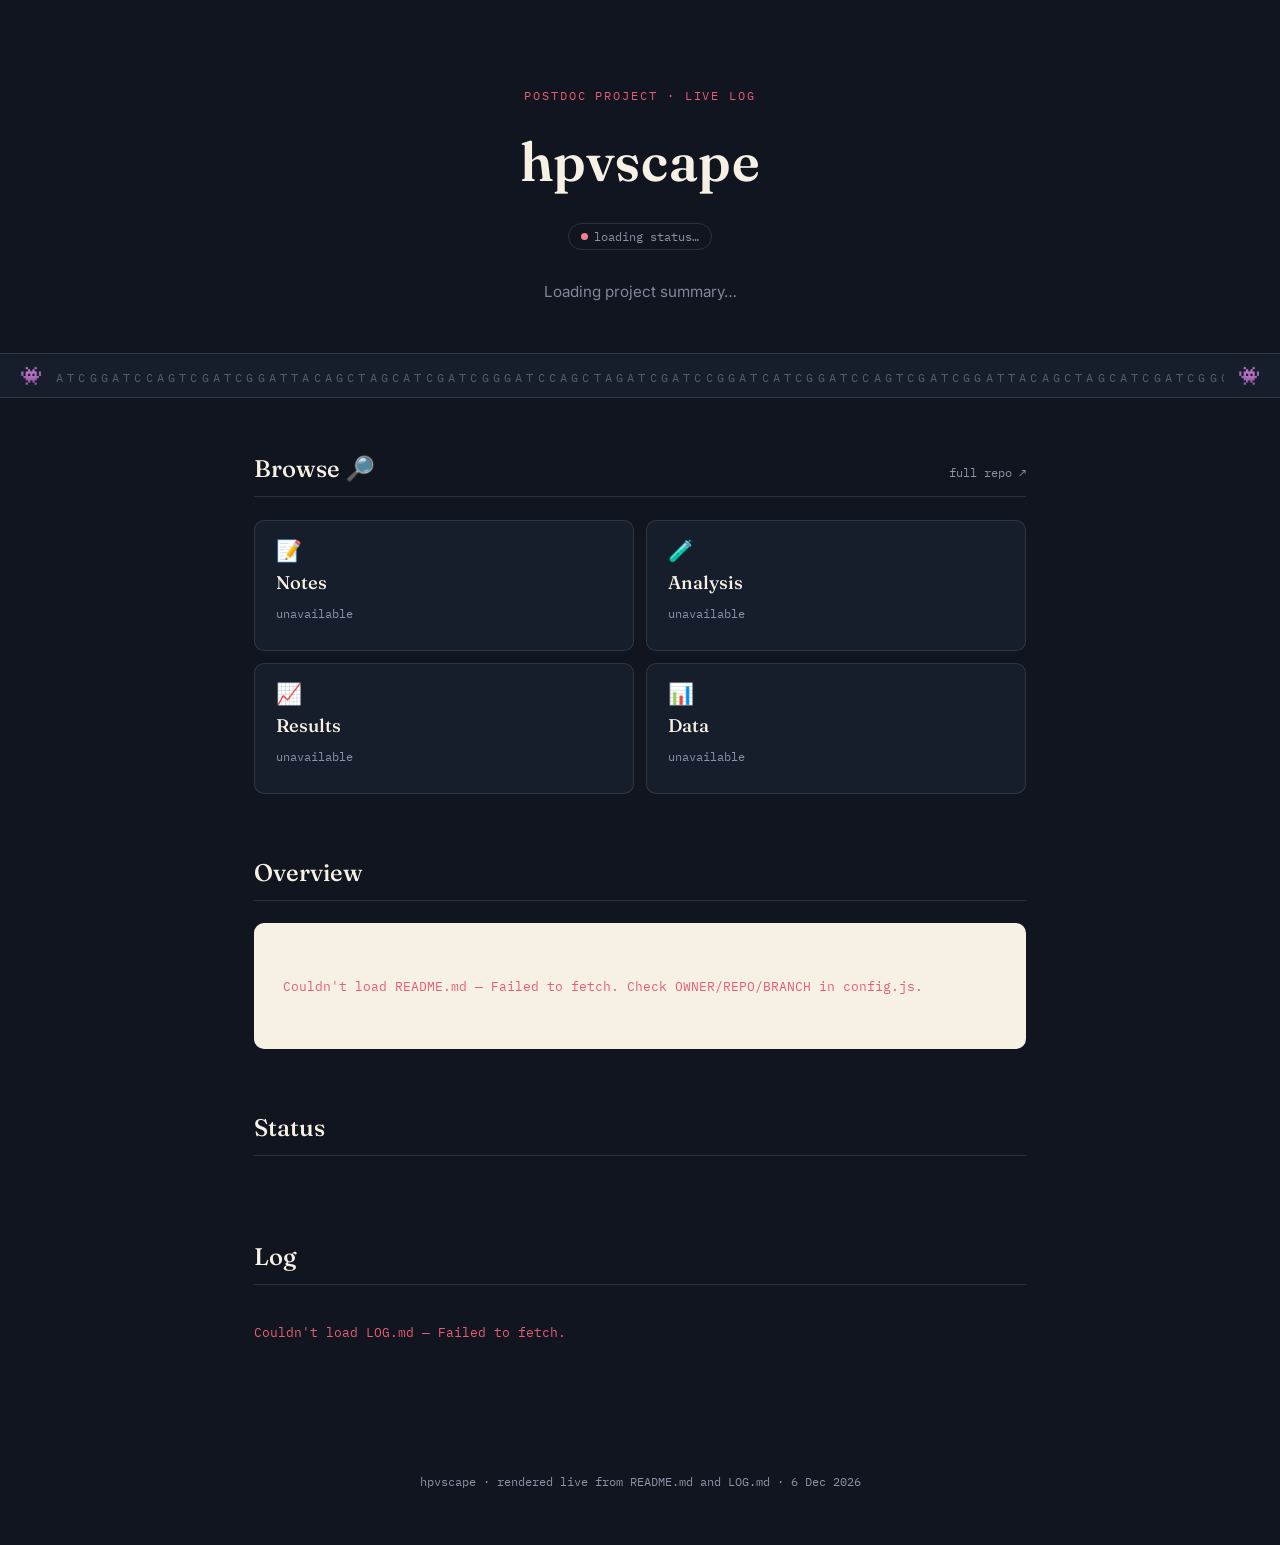
==== docs/index.html @ 30c5c9a8 "restructure site with real subpages" ====
<!DOCTYPE html>
<html lang="en">
<head>
<meta charset="UTF-8">
<meta name="viewport" content="width=device-width, initial-scale=1.0">
<title>hpvscape — project log</title>
<link rel="preconnect" href="https://fonts.googleapis.com">
<link rel="preconnect" href="https://fonts.gstatic.com" crossorigin>
<link href="https://fonts.googleapis.com/css2?family=Fraunces:ital,opsz,wght@0,9..144,300;0,9..144,500;0,9..144,600;1,9..144,500&family=IBM+Plex+Mono:wght@400;500;600&family=Inter:wght@400;500;600&display=swap" rel="stylesheet">
<link rel="stylesheet" href="style.css">
</head>
<body>

<div class="hero">
  <p class="eyebrow">Postdoc project · live log</p>
  <h1 class="title" id="proj-title">hpvscape</h1>
  <div class="status-pill"><span class="status-dot"></span><span id="status-text">loading status…</span></div>
  <p class="lede" id="proj-lede"><span class="lede-empty">Loading project summary…</span></p>
</div>

<div class="ticker-wrap" aria-hidden="true">
  <span class="ticker-emoji">👾</span>
  <div class="ticker-scroll">
    <div class="ticker" id="ticker">ATCGGATCCAGTCGATCGGATTACAGCTAGCATCGATCGGGATCCAGCTAGATCGATCCGGATCATCGGATCCAGTCGATCGGATTACAGCTAGCATCGATCGGGATCCAGCTAGATCGATCCGGATC&nbsp;&nbsp;&nbsp;&nbsp;ATCGGATCCAGTCGATCGGATTACAGCTAGCATCGATCGGGATCCAGCTAGATCGATCCGGATCATCGGATCCAGTCGATCGGATTACAGCTAGCATCGATCGGGATCCAGCTAGATCGATCCGGATC</div>
  </div>
  <span class="ticker-emoji">👾</span>
</div>

<div class="section">
  <div class="section-head">
    <h2 class="section-title">Browse 🔎</h2>
    <a class="section-count" href="#" id="full-repo-link" target="_blank" rel="noopener">full repo ↗</a>
  </div>
  <div class="browse-grid" id="browse-grid">
    <p class="loading">Loading folders…</p>
  </div>
</div>

<div class="section">
  <div class="section-head">
    <h2 class="section-title">Overview</h2>
  </div>
  <div class="card">
    <div class="summary-grid" id="summary-grid">
      <p class="loading">Fetching README.md…</p>
    </div>
  </div>
</div>

<div class="section">
  <div class="section-head">
    <h2 class="section-title">Status</h2>
  </div>
  <div class="milestones" id="milestones">
    <p class="loading">Fetching milestones…</p>
  </div>
</div>

<div class="section">
  <div class="section-head">
    <h2 class="section-title">Log</h2>
    <span class="section-count" id="log-count"></span>
  </div>
  <div id="log-list">
    <p class="loading">Fetching LOG.md…</p>
  </div>
</div>

<footer id="footer">hpvscape · updated automatically from README.md and LOG.md</footer>

<script src="config.js"></script>
<script>

async function fetchText(path){
  const res = await fetch(RAW + path, {cache:"no-store"});
  if(!res.ok) throw new Error(path + " not found (" + res.status + ")");
  return res.text();
}

function renderReadme(md){
  // title
  const titleMatch = md.match(/^#\s+(.+)$/m);
  if(titleMatch) document.getElementById('proj-title').textContent = cleanLine(titleMatch[1]);

  // status pill
  const statusMatch = md.match(/\*\*Status:\*\*\s*(.+)/);
  document.getElementById('status-text').textContent = statusMatch ? cleanLine(statusMatch[1]) : 'status not set';

  // project summary block — reads the "**Abstract**" field
  const grid = document.getElementById('summary-grid');
  const summarySection = md.match(/##\s*(?:🎯\s*)?Project Summary([\s\S]*?)(?=\n##\s|$)/);
  const rows = [];
  if(summarySection){
    const block = summarySection[1];
    const fields = [['Abstract','Abstract']];
    fields.forEach(([label]) => {
      const re = new RegExp('\\*\\*' + label + ':?\\*\\*\\s*\\n?\\*?(.*?)(?=\\n\\*\\*|\\n##|$)','s');
      const m = block.match(re);
      const val = m ? cleanLine(m[1]) : '';
      rows.push({k:label, v: val && val.length > 2 ? val : null});
    });
  }
  if(rows.length && rows.some(r=>r.v)){
    grid.innerHTML = rows.map(r => `
      <div class="summary-row">
        <p class="k">${esc(r.k)}</p>
        <p class="v">${r.v ? esc(r.v) : '<span class="lede-empty">not filled in yet</span>'}</p>
      </div>`).join('');
    // show the first couple sentences of the Abstract as the hero tagline
    const abstract = rows.find(r=>r.k==='Abstract' && r.v);
    const shortLede = abstract ? abstract.v.split(/(?<=[.!?])\s/).slice(0,2).join(' ') : '';
    document.getElementById('proj-lede').innerHTML = shortLede ? esc(shortLede) : '<span class="lede-empty"></span>';
  } else {
    grid.innerHTML = '<p class="loading">No Project Summary section found in README.md yet.</p>';
    document.getElementById('proj-lede').innerHTML = '<span class="lede-empty">Fill in the Project Summary section of README.md.</span>';
  }

  // milestones
  const msDiv = document.getElementById('milestones');
  const msMatches = [...md.matchAll(/-\s\[(.*?)\]\s*(.+)/g)];
  if(msMatches.length){
    msDiv.innerHTML = msMatches.map(m => {
      const mark = m[1].trim();
      const text = cleanLine(m[2]);
      let stateClass = '';
      let icon = '';
      if(mark.toLowerCase() === 'x'){
        stateClass = 'done';
      } else if(mark === '🟡' || mark.toLowerCase() === 'progress'){
        stateClass = 'progress';
        icon = '🟡';
      } // else: not started — empty box, no icon
      return `<div class="milestone">
        <div class="m-box ${stateClass}">${icon}</div>
        <div class="m-text ${stateClass === 'done' ? 'done' : ''}">${esc(text) || '<span class="lede-empty">untitled milestone</span>'}</div>
      </div>`;
    }).join('');
  } else {
    msDiv.innerHTML = '<p class="loading">No milestones found — add checklist items under Current Status in README.md.</p>';
  }

  document.getElementById('full-repo-link').href = `https://github.com/${OWNER}/${REPO}`;
}

function renderLog(md){
  const list = document.getElementById('log-list');
  const countEl = document.getElementById('log-count');
  const withoutTemplate = md.split('<!--')[0];
  const entries = [...withoutTemplate.matchAll(/##\s*(?:📅\s*)?(\d{4}-\d{2}-\d{2})([\s\S]*?)(?=\n##\s|$)/g)];

  if(!entries.length){
    list.innerHTML = '<p class="loading">No dated entries yet — add one to LOG.md.</p>';
    countEl.textContent = '';
    return;
  }
  countEl.textContent = entries.length + (entries.length === 1 ? ' entry' : ' entries');

  list.innerHTML = entries.map(([, date, body]) => {
    const fields = ['Did','Found / thought','Next','Blockers'];
    const sections = fields.map(label => {
      const re = new RegExp('\\*\\*' + label.replace('/', '\\/') + ':?\\*\\*\\s*\\n([\\s\\S]*?)(?=\\n\\*\\*|$)');
      const m = body.match(re);
      if(!m) return '';
      const items = [...m[1].matchAll(/-\s*(.+)/g)].map(x => cleanLine(x[1])).filter(t => t.length > 0 && t !== 'none');
      if(!items.length) return '';
      return `<h4>${esc(label)}</h4><ul>${items.map(i => `<li>${esc(i)}</li>`).join('')}</ul>`;
    }).join('');
    return `<div class="log-entry">
      <div class="log-date">${esc(date)}</div>
      <div class="log-body">${sections || '<span class="empty-field">no details logged</span>'}</div>
    </div>`;
  }).join('');
}

async function renderBrowseCards(){
  const folders = [
    {path:'notes', label:'Notes', icon:'📝'},
    {path:'analysis', label:'Analysis', icon:'🧪'},
    {path:'results', label:'Results', icon:'📈'},
    {path:'data', label:'Data', icon:'📊'},
  ];
  const grid = document.getElementById('browse-grid');
  grid.innerHTML = folders.map(f => `
    <a class="browse-card" href="${f.path}.html">
      <span class="bc-icon">${f.icon}</span>
      <p class="bc-name">${esc(f.label)}</p>
      <p class="bc-count" id="count-${f.path}">loading…</p>
    </a>`).join('');

  for(const f of folders){
    try{
      const files = await fetchFolder(f.path);
      document.getElementById(`count-${f.path}`).textContent = files.length + (files.length === 1 ? ' item' : ' items');
    } catch(e){
      document.getElementById(`count-${f.path}`).textContent = 'unavailable';
    }
  }
}

async function init(){
  try {
    const readme = await fetchText('README.md');
    renderReadme(readme);
  } catch(e){
    document.getElementById('summary-grid').innerHTML = `<p class="error">Couldn't load README.md — ${esc(e.message)}. Check OWNER/REPO/BRANCH in config.js.</p>`;
    document.getElementById('milestones').innerHTML = '';
  }
  try {
    const log = await fetchText('LOG.md');
    renderLog(log);
  } catch(e){
    document.getElementById('log-list').innerHTML = `<p class="error">Couldn't load LOG.md — ${esc(e.message)}.</p>`;
  }
  await renderBrowseCards();
  document.getElementById('footer').textContent =
    `hpvscape · rendered live from README.md and LOG.md · ${new Date().toLocaleDateString('en-GB',{day:'numeric',month:'short',year:'numeric'})}`;
}
init();
</script>

</body>
</html>
---- docs/style.css ----
:root{
  --ink:#10151F;
  --ink-2:#161D2B;
  --paper:#F6F1E4;
  --paper-dim:#EFE8D6;
  --capsid:#E85D75;
  --strand:#f28094;
  --muted:#8A93A6;
  --line: rgba(246,241,228,0.12);
  --text-ink: #1B2430;
}
*{box-sizing:border-box;}
html,body{margin:0;padding:0;background:var(--ink);}
body{
  font-family:'Inter',sans-serif;
  color:var(--paper);
  -webkit-font-smoothing:antialiased;
}
a{color:var(--strand);}
::selection{background:var(--capsid);color:var(--ink);}
 
/* ---- hero (homepage) ---- */
.hero{
  padding:5.5rem 1.5rem 3rem;
  max-width:820px;
  margin:0 auto;
  text-align:center;
}
.eyebrow{
  font-family:'IBM Plex Mono',monospace;
  font-size:12px;
  letter-spacing:0.16em;
  text-transform:uppercase;
  color:var(--capsid);
  margin:0 0 1.1rem;
}
h1.title{
  font-family:'Fraunces',serif;
  font-weight:600;
  font-size:clamp(2rem,5.5vw,3.4rem);
  line-height:1.5;
  margin:0 0 1.3rem;
  letter-spacing:0.01em;
}
.status-pill{
  display:inline-flex;
  align-items:center;
  gap:6px;
  font-family:'IBM Plex Mono',monospace;
  font-size:12px;
  color:var(--muted);
  border:1px solid var(--line);
  padding:5px 12px;
  border-radius:999px;
  margin-bottom:1.6rem;
}
.status-dot{width:7px;height:7px;border-radius:50%;background:var(--strand);}
.lede{
  font-family:'Fraunces',serif;
  font-style:italic;
  font-weight:400;
  font-size:1.2rem;
  line-height:1.55;
  color:var(--paper);
  opacity:0.92;
  max-width:620px;
  margin:0 auto;
}
.lede-empty{color:var(--muted);font-style:normal;font-size:0.95rem;font-family:'Inter',sans-serif;}
 
/* ---- subpage header ---- */
.subhero{
  padding:3.2rem 1.5rem 2.4rem;
  max-width:820px;
  margin:0 auto;
  text-align:left;
}
.breadcrumb{
  display:inline-flex;
  align-items:center;
  gap:6px;
  font-family:'IBM Plex Mono',monospace;
  font-size:12px;
  color:var(--muted);
  text-decoration:none;
  margin-bottom:1.4rem;
}
.breadcrumb:hover{color:var(--strand);}
h1.subtitle{
  font-family:'Fraunces',serif;
  font-weight:600;
  font-size:clamp(1.8rem,4.5vw,2.6rem);
  line-height:1.15;
  margin:0 0 0.5rem;
}
.sub-desc{
  font-family:'Inter',sans-serif;
  font-size:0.95rem;
  color:var(--muted);
  margin:0;
}
 
/* ---- ticker (signature element) ---- */
.ticker-wrap{
  display:flex;
  align-items:center;
  gap:14px;
  overflow:hidden;
  border-top:1px solid var(--line);
  border-bottom:1px solid var(--line);
  background:var(--ink-2);
  padding:11px 20px;
  margin-bottom:3.5rem;
}
.ticker-emoji{
  font-size:18px;
  flex-shrink:0;
  opacity:1;
}
.ticker-scroll{
  overflow:hidden;
  flex:1;
  white-space:nowrap;
}
.ticker{
  display:inline-block;
  font-family:'IBM Plex Mono',monospace;
  font-size:12px;
  letter-spacing:0.35em;
  color:var(--muted);
  opacity:0.55;
  animation:scroll 38s linear infinite;
}
@keyframes scroll{
  from{transform:translateX(0);}
  to{transform:translateX(-50%);}
}
@media (prefers-reduced-motion: reduce){
  .ticker{animation:none;}
}
 
/* ---- shared section shell ---- */
.section{
  max-width:820px;
  margin:0 auto;
  padding:0 1.5rem 4rem;
}
.section-head{
  display:flex;
  align-items:baseline;
  justify-content:space-between;
  margin-bottom:1.4rem;
  border-bottom:1px solid var(--line);
  padding-bottom:0.8rem;
}
.section-title{
  font-family:'Fraunces',serif;
  font-weight:500;
  font-size:1.5rem;
  margin:0;
}
.section-count{
  font-family:'IBM Plex Mono',monospace;
  font-size:12px;
  color:var(--muted);
  text-decoration:none;
}
.section-count:hover{color:var(--strand);}
 
/* ---- summary card ---- */
.card{
  background:var(--paper);
  color:var(--text-ink);
  border-radius:10px;
  padding:1.6rem 1.8rem;
}
.summary-grid{display:grid;gap:1.1rem;}
.summary-row .k{
  font-family:'IBM Plex Mono',monospace;
  font-size:11px;
  text-transform:uppercase;
  letter-spacing:0.08em;
  color:var(--capsid);
  margin:0 0 0.3rem;
}
.summary-row .v{margin:0;font-size:0.98rem;line-height:1.6;color:var(--text-ink);}
 
/* ---- milestones ---- */
.milestones{display:flex;flex-direction:column;gap:0;}
.milestone{
  display:flex;
  align-items:flex-start;
  gap:12px;
  padding:0.85rem 0;
  border-bottom:1px solid var(--line);
  font-size:0.95rem;
}
.milestone:last-child{border-bottom:none;}
.m-box{
  width:16px;height:16px;
  border-radius:4px;
  border:1.5px solid var(--muted);
  margin-top:2px;
  flex-shrink:0;
  display:flex;
  align-items:center;
  justify-content:center;
  font-size:10px;
  line-height:1;
}
.m-box.done{background:var(--strand);border-color:var(--strand);}
.m-box.progress{border-color:#E8B84B;}
.m-text.done{color:var(--muted);text-decoration:line-through;text-decoration-color:var(--muted);}
 
/* ---- log timeline ---- */
.log-entry{
  display:grid;
  grid-template-columns:110px 1fr;
  gap:1.4rem;
  padding:1.6rem 0;
  border-bottom:1px solid var(--line);
}
.log-entry:first-child{padding-top:0;}
.log-date{
  font-family:'IBM Plex Mono',monospace;
  font-size:12px;
  color:var(--ink);
  background:var(--paper);
  border-radius:5px;
  padding:5px 9px;
  height:fit-content;
  text-align:center;
  letter-spacing:0.02em;
}
.log-body h4{
  font-family:'IBM Plex Mono',monospace;
  font-size:11px;
  text-transform:uppercase;
  letter-spacing:0.08em;
  color:var(--capsid);
  margin:0 0 0.35rem;
}
.log-body ul{margin:0 0 1rem;padding-left:1.15rem;}
.log-body ul:last-child{margin-bottom:0;}
.log-body li{margin-bottom:0.3rem;font-size:0.93rem;line-height:1.55;color:var(--paper);}
.log-body .empty-field{color:var(--muted);font-style:italic;font-size:0.88rem;}
 
/* ---- browse cards (homepage -> subpages) ---- */
.browse-grid{
  display:grid;
  grid-template-columns:repeat(2,1fr);
  gap:12px;
}
.browse-card{
  display:block;
  background:var(--ink-2);
  border:1px solid var(--line);
  border-radius:10px;
  padding:1.1rem 1.3rem;
  text-decoration:none;
  color:var(--paper);
  transition:border-color .15s ease;
}
.browse-card:hover{border-color:var(--strand);}
.browse-card .bc-icon{font-size:1.3rem;margin-bottom:0.5rem;display:block;}
.browse-card .bc-name{
  font-family:'Fraunces',serif;
  font-size:1.15rem;
  font-weight:500;
  margin:0 0 0.2rem;
}
.browse-card .bc-count{
  font-family:'IBM Plex Mono',monospace;
  font-size:11.5px;
  color:var(--muted);
}
@media (max-width:560px){
  .browse-grid{grid-template-columns:1fr;}
}
 
/* ---- folder file table (subpages) ---- */
table.folder-table{
  width:100%;
  border-collapse:collapse;
  font-size:0.92rem;
}
table.folder-table th{
  text-align:left;
  font-family:'IBM Plex Mono',monospace;
  font-size:11px;
  text-transform:uppercase;
  letter-spacing:0.06em;
  color:var(--capsid);
  font-weight:400;
  padding:0 0 10px;
  border-bottom:1px solid var(--line);
}
table.folder-table td{
  padding:11px 0;
  border-bottom:1px solid var(--line);
  color:var(--text-ink);
  vertical-align:middle;
}
table.folder-table tr:last-child td{border-bottom:none;}
table.folder-table td.name{display:flex;align-items:center;gap:8px;}
table.folder-table .ftype{
  font-family:'IBM Plex Mono',monospace;
  font-size:11px;
  color:#6b7385;
}
table.folder-table a.fname{color:var(--text-ink);text-decoration:none;font-weight:500;}
table.folder-table a.fname:hover{color:var(--capsid);}
table.folder-table .empty-row td{color:#6b7385;font-style:italic;}
 
/* ---- state / footer ---- */
.loading, .error{
  font-family:'IBM Plex Mono',monospace;
  font-size:13px;
  color:var(--muted);
  padding:1rem 0;
}
.error{color:var(--capsid);}
footer{
  text-align:center;
  padding:2.5rem 1.5rem 3.5rem;
  font-family:'IBM Plex Mono',monospace;
  font-size:11.5px;
  color:var(--muted);
}
 
@media (max-width:600px){
  .log-entry{grid-template-columns:1fr;gap:0.6rem;}
  .log-date{width:fit-content;}
  .hero{padding:3.5rem 1.25rem 2.5rem;}
}
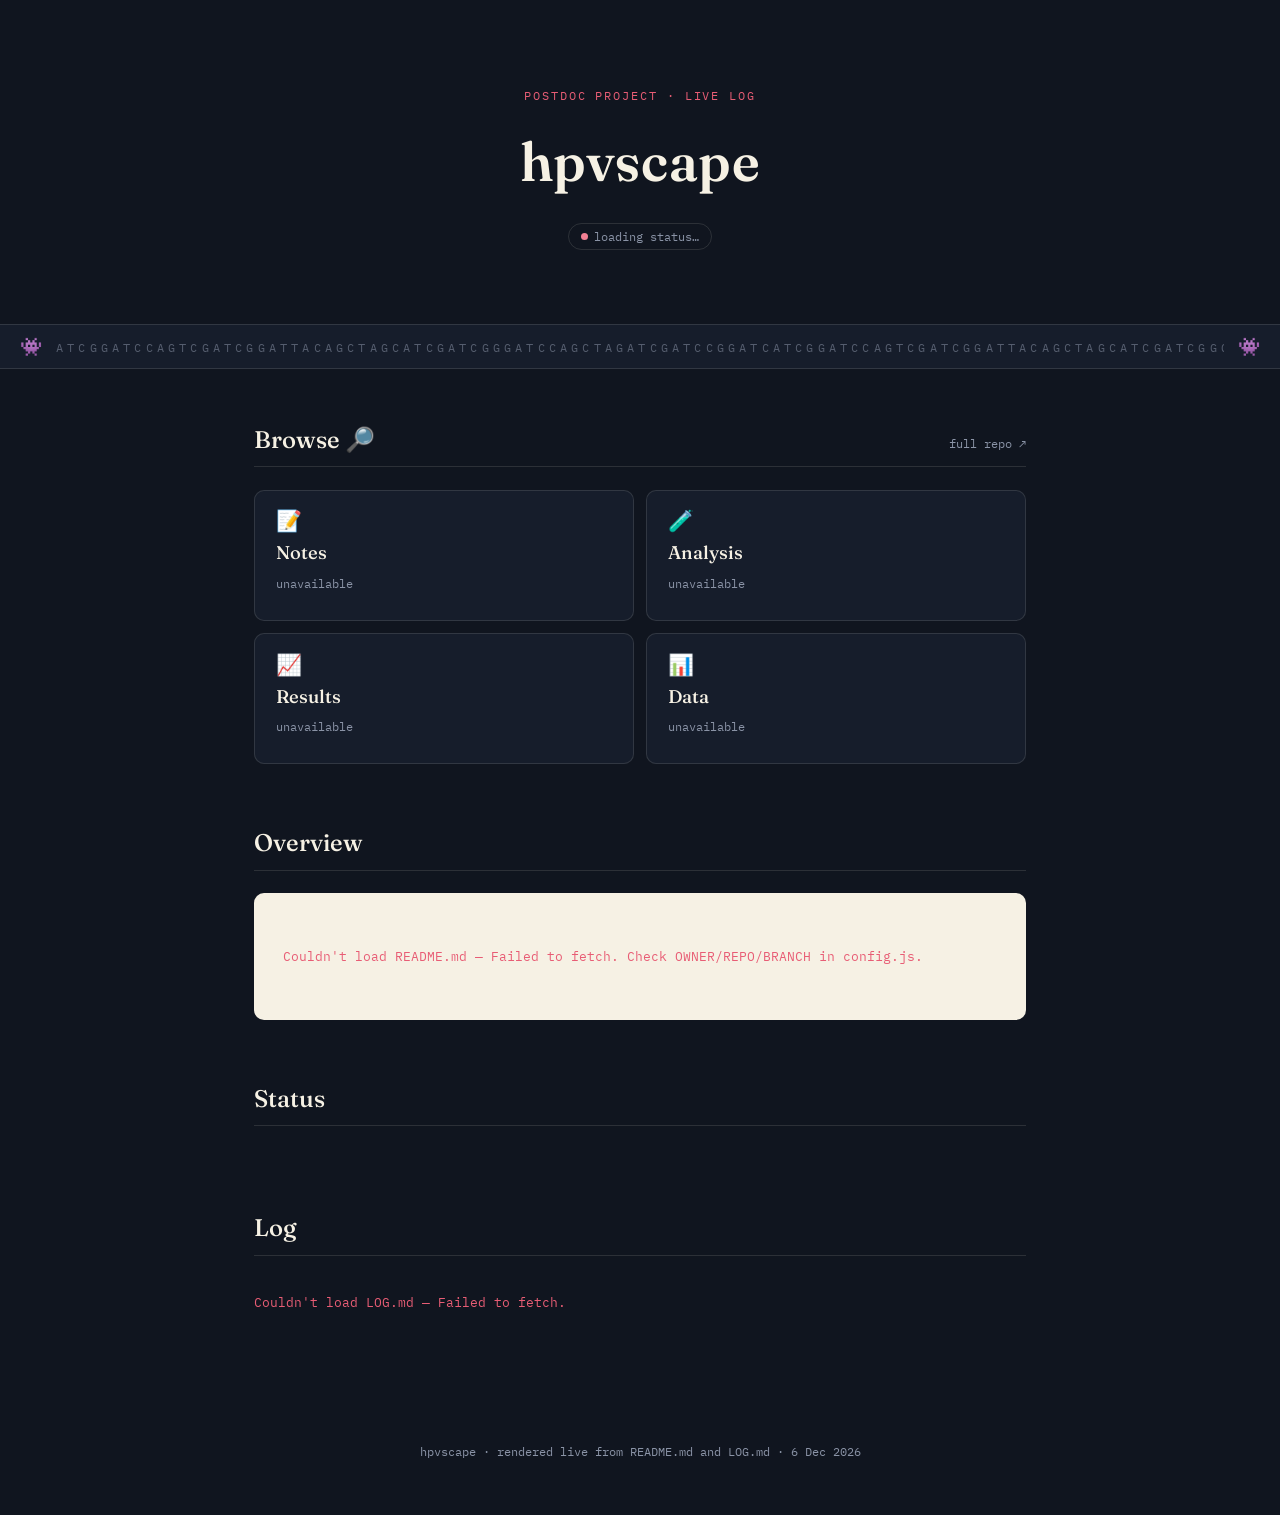
==== commit 0ff259f1: "restructure site with real subpages" ====
--- a/docs/index.html
+++ b/docs/index.html
@@ -15,7 +15,6 @@
   <p class="eyebrow">Postdoc project · live log</p>
   <h1 class="title" id="proj-title">hpvscape</h1>
   <div class="status-pill"><span class="status-dot"></span><span id="status-text">loading status…</span></div>
-  <p class="lede" id="proj-lede"><span class="lede-empty">Loading project summary…</span></p>
 </div>
 
 <div class="ticker-wrap" aria-hidden="true">
@@ -106,13 +105,8 @@
         <p class="k">${esc(r.k)}</p>
         <p class="v">${r.v ? esc(r.v) : '<span class="lede-empty">not filled in yet</span>'}</p>
       </div>`).join('');
-    // show the first couple sentences of the Abstract as the hero tagline
-    const abstract = rows.find(r=>r.k==='Abstract' && r.v);
-    const shortLede = abstract ? abstract.v.split(/(?<=[.!?])\s/).slice(0,2).join(' ') : '';
-    document.getElementById('proj-lede').innerHTML = shortLede ? esc(shortLede) : '<span class="lede-empty"></span>';
   } else {
     grid.innerHTML = '<p class="loading">No Project Summary section found in README.md yet.</p>';
-    document.getElementById('proj-lede').innerHTML = '<span class="lede-empty">Fill in the Project Summary section of README.md.</span>';
   }
 
   // milestones
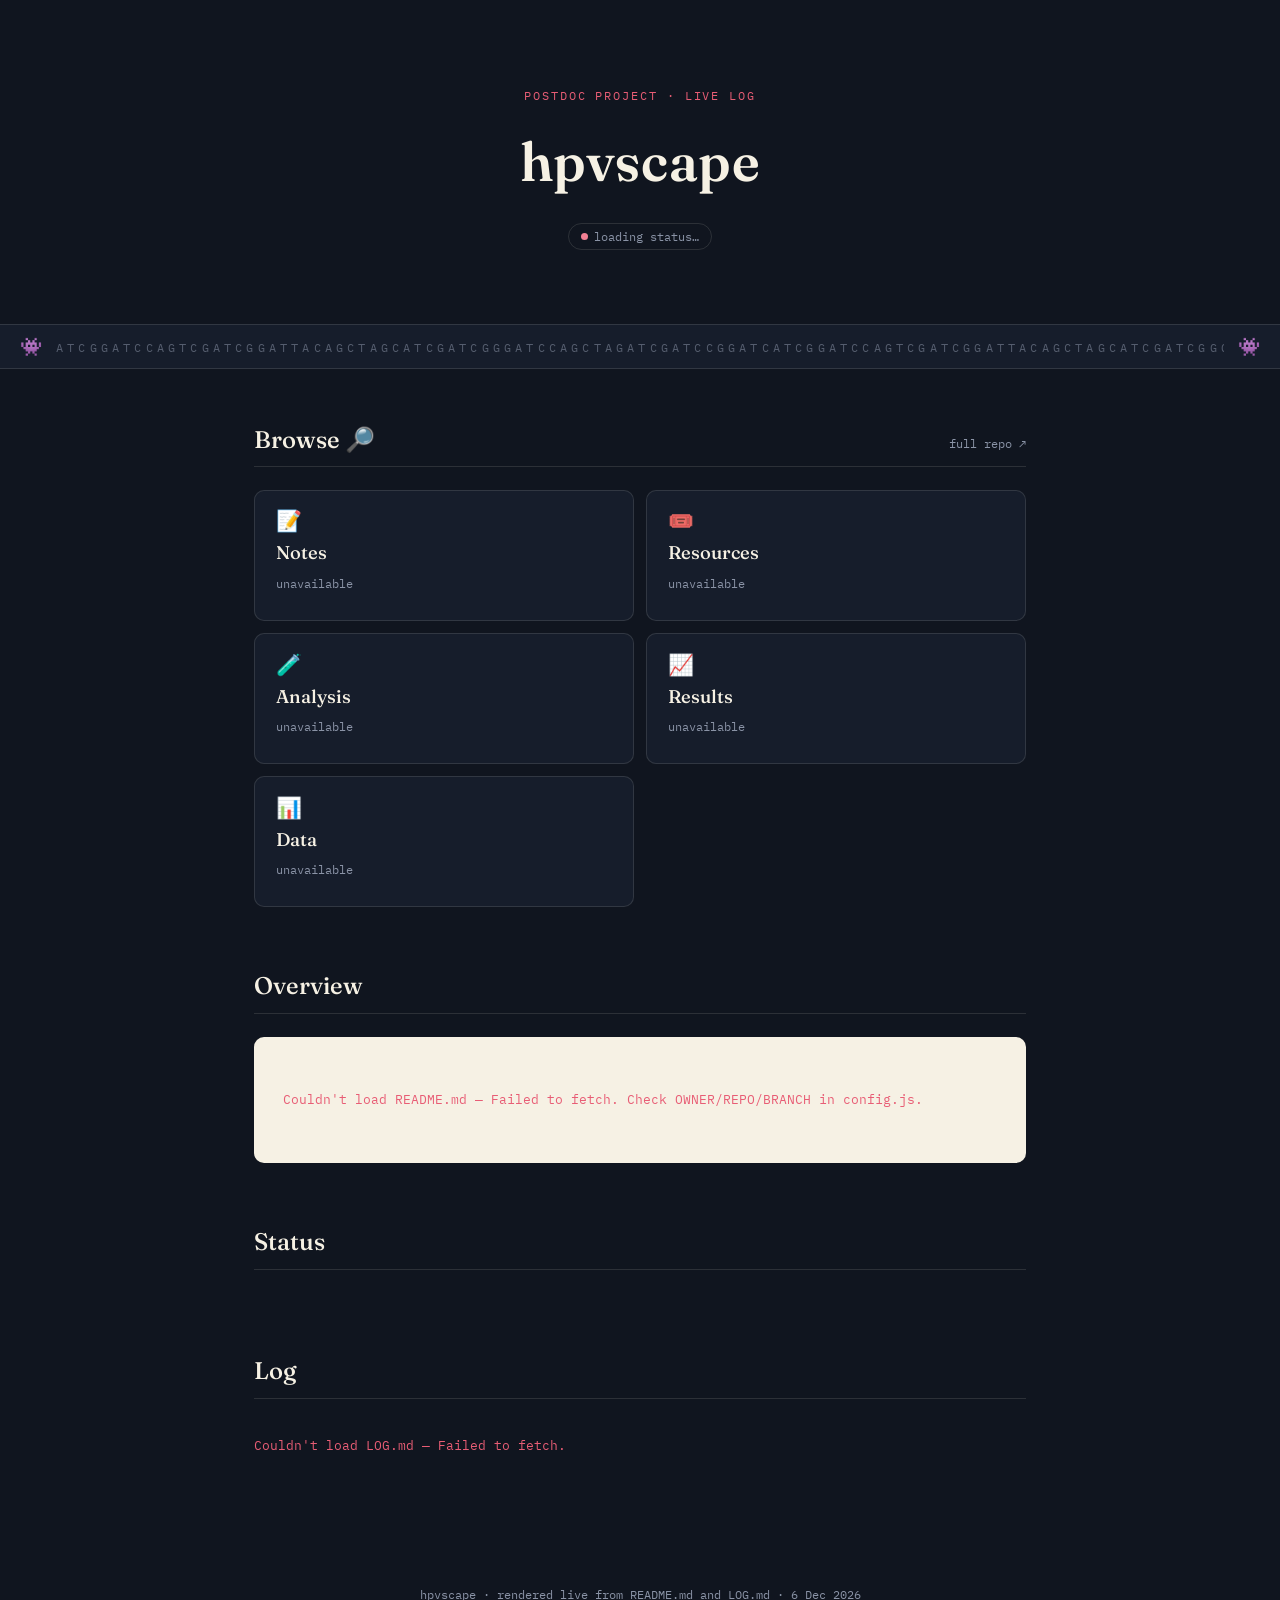
==== commit c6cf2e0c: "restructure site with real subpages" ====
--- a/docs/index.html
+++ b/docs/index.html
@@ -169,6 +169,7 @@
 async function renderBrowseCards(){
   const folders = [
     {path:'notes', label:'Notes', icon:'📝'},
+    {path:'resources', label:'Resources', icon:'🎟️'},
     {path:'analysis', label:'Analysis', icon:'🧪'},
     {path:'results', label:'Results', icon:'📈'},
     {path:'data', label:'Data', icon:'📊'},
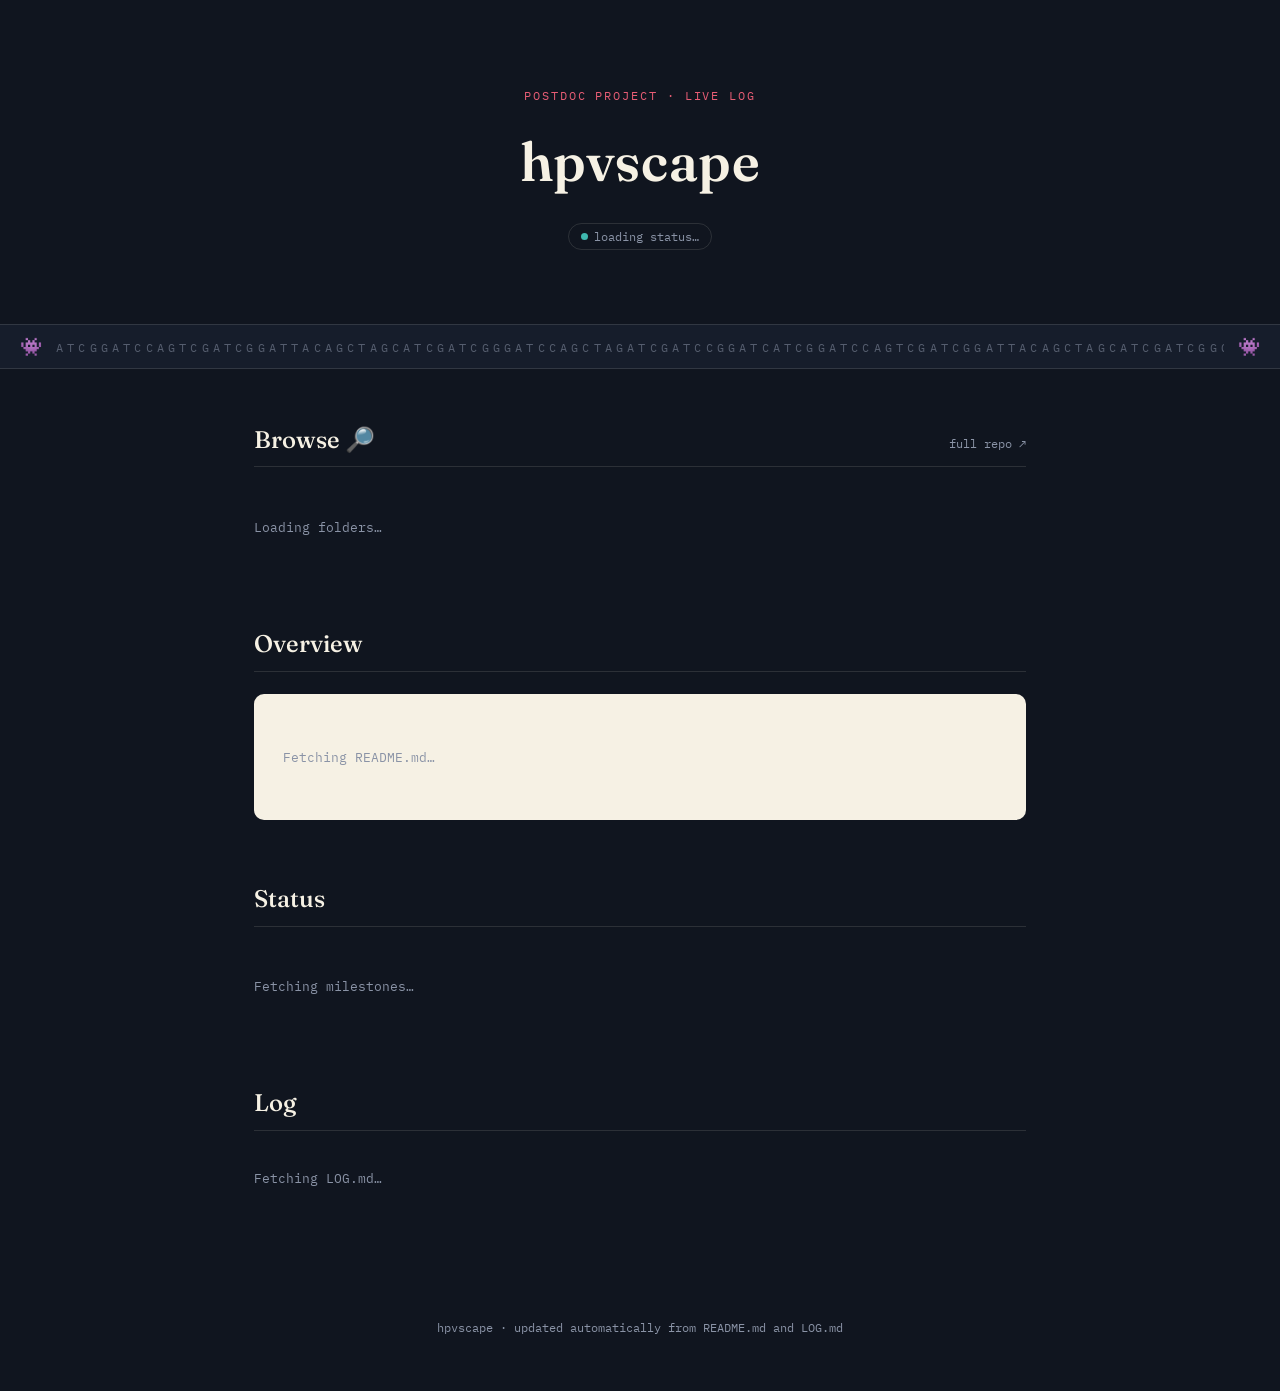
==== commit 4dd06a60: "add resources page with markdown table rendering" ====
--- a/docs/index.html
+++ b/docs/index.html
@@ -7,7 +7,7 @@
 <link rel="preconnect" href="https://fonts.googleapis.com">
 <link rel="preconnect" href="https://fonts.gstatic.com" crossorigin>
 <link href="https://fonts.googleapis.com/css2?family=Fraunces:ital,opsz,wght@0,9..144,300;0,9..144,500;0,9..144,600;1,9..144,500&family=IBM+Plex+Mono:wght@400;500;600&family=Inter:wght@400;500;600&display=swap" rel="stylesheet">
-<link rel="stylesheet" href="style.css">
+<link rel="stylesheet" href="style.css?v=2">
 </head>
 <body>
 
@@ -67,7 +67,7 @@
 
 <footer id="footer">hpvscape · updated automatically from README.md and LOG.md</footer>
 
-<script src="config.js"></script>
+<script src="config.js?v=2"></script>
 <script>
 
 async function fetchText(path){
@@ -123,7 +123,9 @@
       } else if(mark === '🟡' || mark.toLowerCase() === 'progress'){
         stateClass = 'progress';
         icon = '🟡';
-      } // else: not started — empty box, no icon
+      } else if(mark === '💚' || mark.toLowerCase() === 'completed'){
+        stateClass = 'completed';
+        icon = '💚';
       return `<div class="milestone">
         <div class="m-box ${stateClass}">${icon}</div>
         <div class="m-text ${stateClass === 'done' ? 'done' : ''}">${esc(text) || '<span class="lede-empty">untitled milestone</span>'}</div>
@@ -169,10 +171,10 @@
 async function renderBrowseCards(){
   const folders = [
     {path:'notes', label:'Notes', icon:'📝'},
-    {path:'resources', label:'Resources', icon:'🎟️'},
     {path:'analysis', label:'Analysis', icon:'🧪'},
     {path:'results', label:'Results', icon:'📈'},
     {path:'data', label:'Data', icon:'📊'},
+    {path:'resources', label:'Resources', icon:'🎟️'},
   ];
   const grid = document.getElementById('browse-grid');
   grid.innerHTML = folders.map(f => `
--- a/docs/style.css
+++ b/docs/style.css
@@ -4,7 +4,7 @@
   --paper:#F6F1E4;
   --paper-dim:#EFE8D6;
   --capsid:#E85D75;
-  --strand:#f28094;
+  --strand:#3FB8AF;
   --muted:#8A93A6;
   --line: rgba(246,241,228,0.12);
   --text-ink: #1B2430;
@@ -18,7 +18,7 @@
 }
 a{color:var(--strand);}
 ::selection{background:var(--capsid);color:var(--ink);}
- 
+
 /* ---- hero (homepage) ---- */
 .hero{
   padding:5.5rem 1.5rem 3rem;
@@ -67,7 +67,7 @@
   margin:0 auto;
 }
 .lede-empty{color:var(--muted);font-style:normal;font-size:0.95rem;font-family:'Inter',sans-serif;}
- 
+
 /* ---- subpage header ---- */
 .subhero{
   padding:3.2rem 1.5rem 2.4rem;
@@ -99,7 +99,7 @@
   color:var(--muted);
   margin:0;
 }
- 
+
 /* ---- ticker (signature element) ---- */
 .ticker-wrap{
   display:flex;
@@ -138,7 +138,7 @@
 @media (prefers-reduced-motion: reduce){
   .ticker{animation:none;}
 }
- 
+
 /* ---- shared section shell ---- */
 .section{
   max-width:820px;
@@ -166,7 +166,7 @@
   text-decoration:none;
 }
 .section-count:hover{color:var(--strand);}
- 
+
 /* ---- summary card ---- */
 .card{
   background:var(--paper);
@@ -184,7 +184,7 @@
   margin:0 0 0.3rem;
 }
 .summary-row .v{margin:0;font-size:0.98rem;line-height:1.6;color:var(--text-ink);}
- 
+
 /* ---- milestones ---- */
 .milestones{display:flex;flex-direction:column;gap:0;}
 .milestone{
@@ -211,7 +211,7 @@
 .m-box.done{background:var(--strand);border-color:var(--strand);}
 .m-box.progress{border-color:#E8B84B;}
 .m-text.done{color:var(--muted);text-decoration:line-through;text-decoration-color:var(--muted);}
- 
+
 /* ---- log timeline ---- */
 .log-entry{
   display:grid;
@@ -244,7 +244,7 @@
 .log-body ul:last-child{margin-bottom:0;}
 .log-body li{margin-bottom:0.3rem;font-size:0.93rem;line-height:1.55;color:var(--paper);}
 .log-body .empty-field{color:var(--muted);font-style:italic;font-size:0.88rem;}
- 
+
 /* ---- browse cards (homepage -> subpages) ---- */
 .browse-grid{
   display:grid;
@@ -277,7 +277,7 @@
 @media (max-width:560px){
   .browse-grid{grid-template-columns:1fr;}
 }
- 
+
 /* ---- folder file table (subpages) ---- */
 table.folder-table{
   width:100%;
@@ -311,7 +311,36 @@
 table.folder-table a.fname{color:var(--text-ink);text-decoration:none;font-weight:500;}
 table.folder-table a.fname:hover{color:var(--capsid);}
 table.folder-table .empty-row td{color:#6b7385;font-style:italic;}
- 
+
+/* ---- markdown-rendered tables (e.g. resources page) ---- */
+.md-table-wrap{margin-bottom:1.6rem;}
+.md-table-wrap:last-child{margin-bottom:0;}
+table.md-table{
+  width:100%;
+  border-collapse:collapse;
+  font-size:0.92rem;
+}
+table.md-table th{
+  text-align:left;
+  font-family:'IBM Plex Mono',monospace;
+  font-size:11px;
+  text-transform:uppercase;
+  letter-spacing:0.06em;
+  color:var(--capsid);
+  font-weight:400;
+  padding:0 12px 10px 0;
+  border-bottom:1px solid var(--line);
+}
+table.md-table td{
+  padding:11px 12px 11px 0;
+  border-bottom:1px solid var(--line);
+  color:var(--text-ink);
+  vertical-align:middle;
+}
+table.md-table tr:last-child td{border-bottom:none;}
+table.md-table a{color:var(--capsid);text-decoration:none;font-weight:500;}
+table.md-table a:hover{text-decoration:underline;}
+
 /* ---- state / footer ---- */
 .loading, .error{
   font-family:'IBM Plex Mono',monospace;
@@ -327,10 +356,9 @@
   font-size:11.5px;
   color:var(--muted);
 }
- 
+
 @media (max-width:600px){
   .log-entry{grid-template-columns:1fr;gap:0.6rem;}
   .log-date{width:fit-content;}
   .hero{padding:3.5rem 1.25rem 2.5rem;}
 }
- 
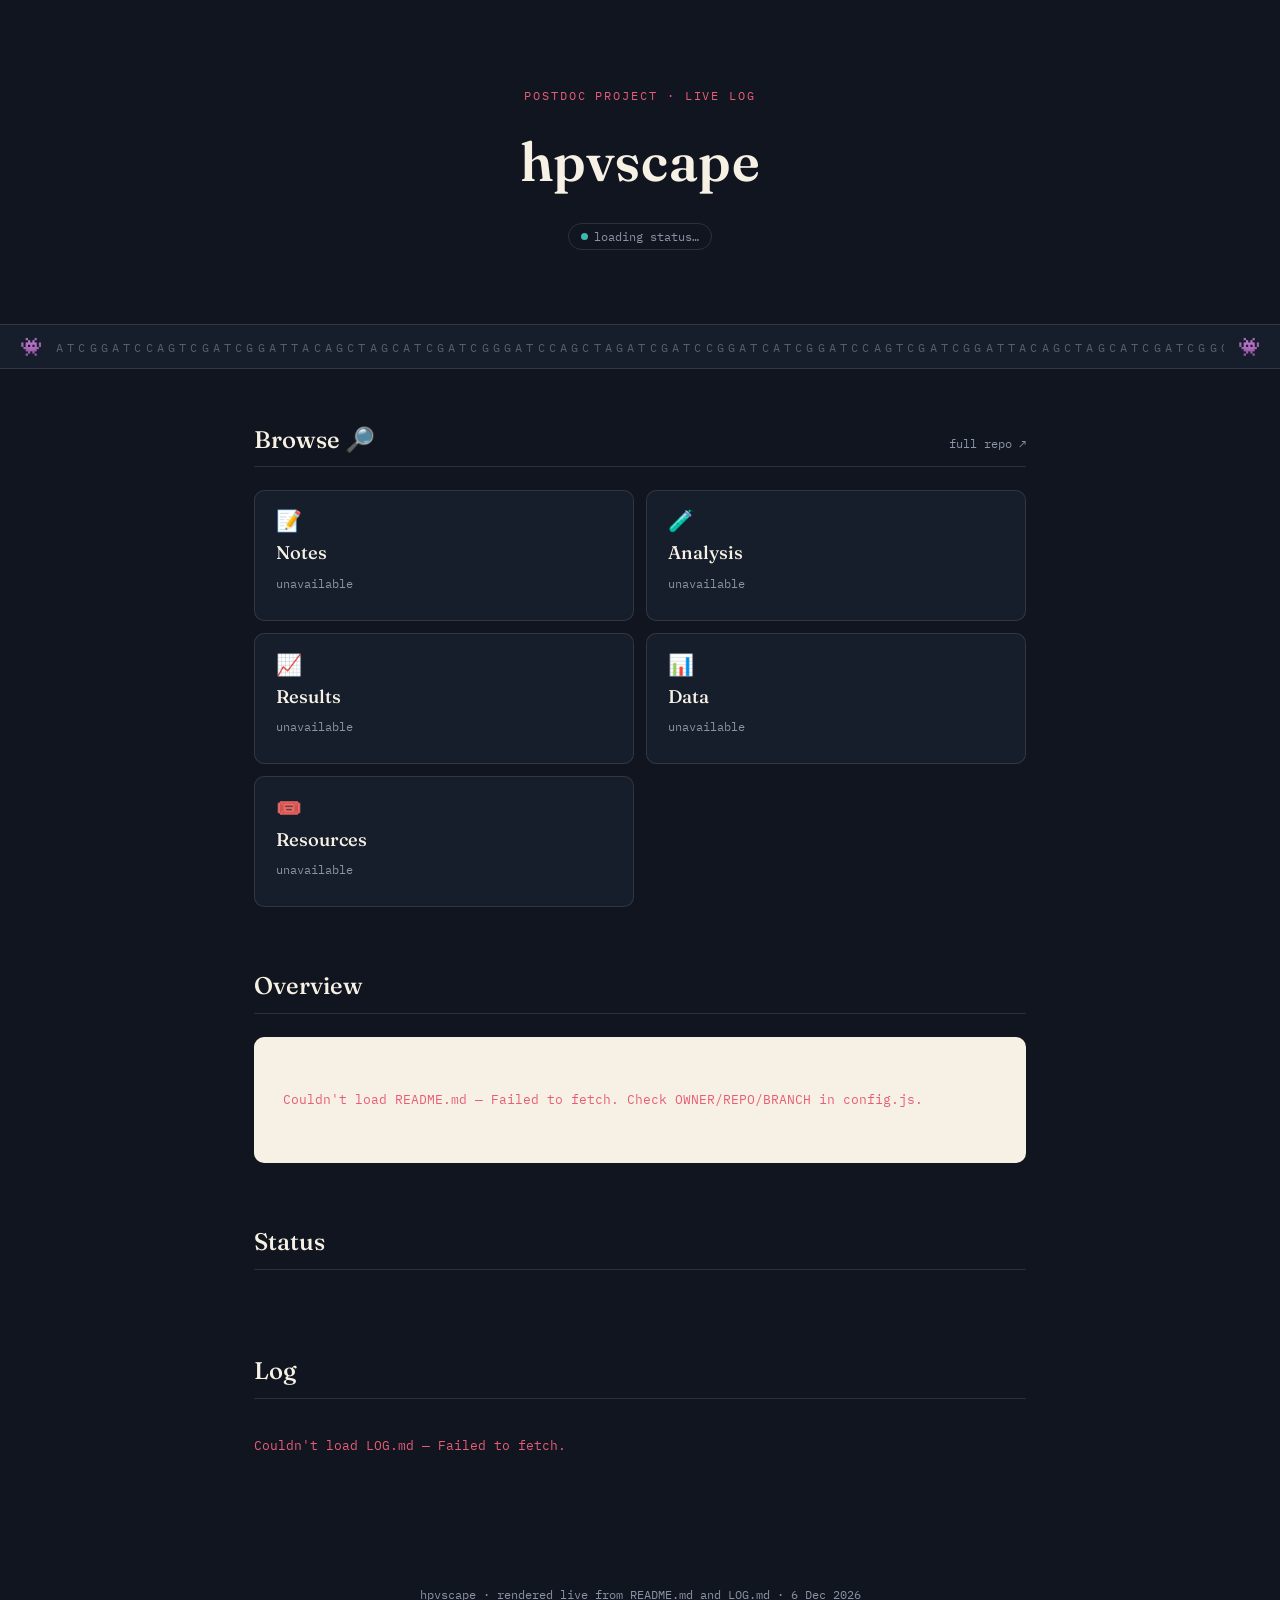
==== commit ffc8c9ec: "fix missing brace breaking milestone parsing, add completed state styling" ====
--- a/docs/index.html
+++ b/docs/index.html
@@ -126,6 +126,7 @@
       } else if(mark === '💚' || mark.toLowerCase() === 'completed'){
         stateClass = 'completed';
         icon = '💚';
+      }
       return `<div class="milestone">
         <div class="m-box ${stateClass}">${icon}</div>
         <div class="m-text ${stateClass === 'done' ? 'done' : ''}">${esc(text) || '<span class="lede-empty">untitled milestone</span>'}</div>
